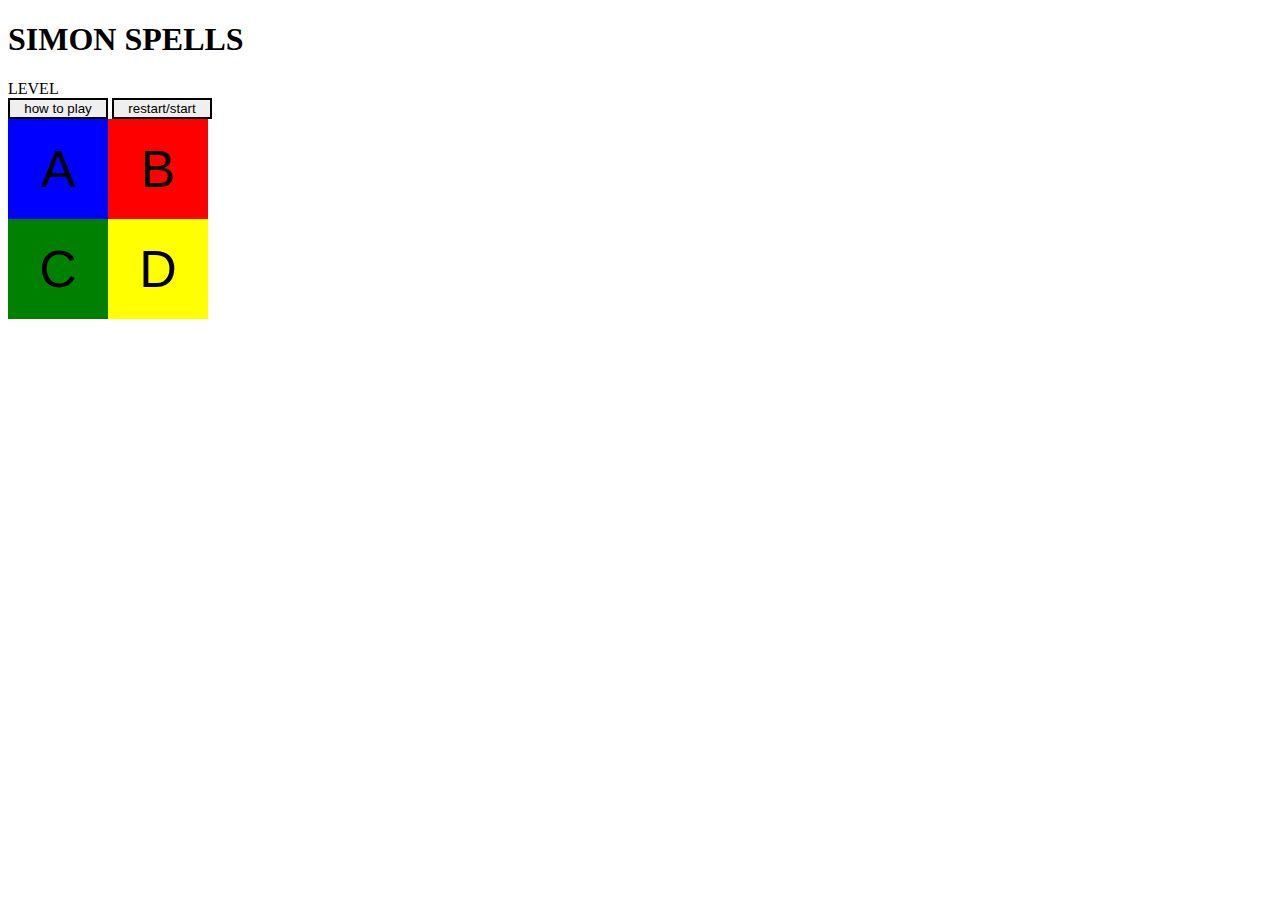
==== index.html @ 028fc447 "got each core game function to console log but its still not waiting for players move and only readi" ====
<!DOCTYPE html>
<html lang="en">
<head>
    <meta charset="UTF-8">
    <meta http-equiv="X-UA-Compatible" content="IE=edge">
    <meta name="viewport" content="width=device-width, initial-scale=1.0">
    <link rel="stylesheet" href="style.css">
    <title>Simon-Spells</title>
</head>
<body>
    <h1>SIMON SPELLS</h1>
    <div class="level-display">
        <div id="level-word">LEVEL</div>
        <div id="level-number"></div>
    </div>
    <button id="instructions-btn" class="buttons">how to play</button>
    <div id="instructions-modal">
        <div id="modal-textbox">
            <h1>Learn how to play Simon Spells</h1>
            <p>Watch the computer play a sequence of letters and copy it after! The level number will correlate to the amount of letters in the sequence. Have fun!</p>
            <div id="instructions-footer">
                <button id="close-btn" class="buttons" href="#">Close</button>
                <!-- change class on this button eventually -->
            </div>
        </div>
    </div>
    <button id="start-btn" class="buttons">restart/start</button>
    <div class="keyboard">
        <div class= "key" id="a">A</div>
        <div class= "key" id="b">B</div>
        <div class= "key" id="c">C</div>
        <div class= "key" id="d">D</div>
    </div>

    
    <script src="script.js"></script>
</body>
</html>
---- style.css ----
body {

}

/* instuctions modal css here */
#instructions-modal {
    background-color: rgba(0,0,0,0.4);
    position: fixed;
    top: 0;
    left: 0;
    height: 100%;
    width: 100%;
    z-index: 1;
    /*This puts our modal in front of the body (which has a default z-index setting of `0`*/
    overflow: auto;
    /*If overflow is clipped, a scroll-bar should be added to see the rest of the content*/
    display: none;
    /*Set this to `none` so that the modal does not show initially on page load.*/
}

.buttons { 
    border: 2px solid black;
    width: 100px;
}

#modal-textbox {
	background-color: white;
	height: 350px;
	width: 550px;
	border-radius: 2px;
    margin: 150px auto;
	/*This will set the margins for the top and the bottom to 150px (or larger). The right and left will automatically set themselves (and keep the box centered horizontally).*/
	box-shadow: 0 2px 2px rgba(0, 0, 0, 0.2);
	/*This will give the box some depth.*/
    padding: 2%;
    line-height: 120%;
}

.keyboard {
   display: grid;
   grid-template: repeat(2, 1fr) / repeat(2, 1fr);
   width: 200px;
   height: 200px;
}

.key {
    width: 100px;
    height: 100px;
    font-family:Helvetica, sans-serif;
    font-size: 52px;
    display: flex;
    justify-content: center;
    align-items: center;
}

#a {
    background-color: blue;
}

#b {
    background-color: red;
}
#c {
    background-color: green;
}
#d {
    background-color: yellow;
}
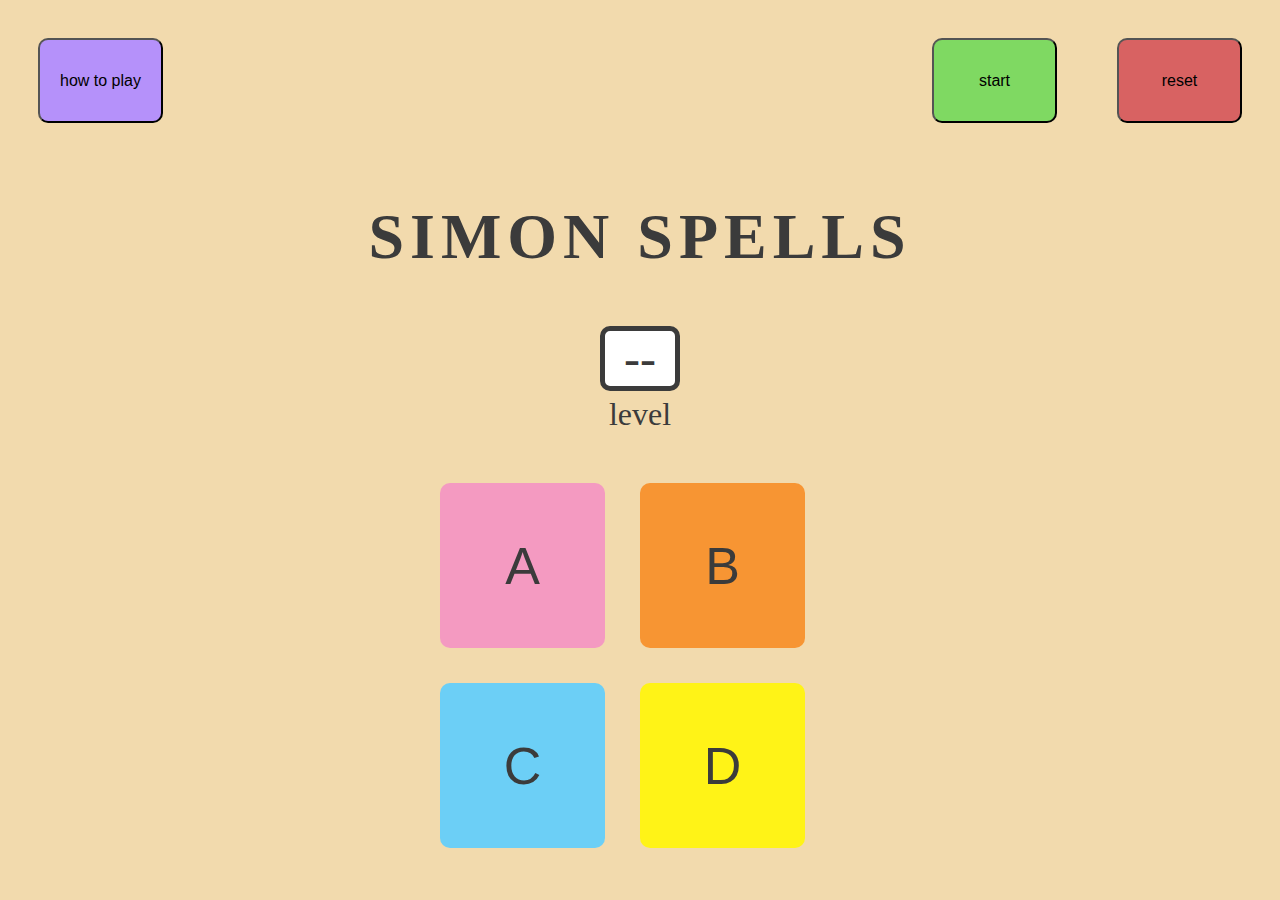
==== commit bcd46924: "core game logic done" ====
--- a/index.html
+++ b/index.html
@@ -8,31 +8,36 @@
     <title>Simon-Spells</title>
 </head>
 <body>
-    <h1>SIMON SPELLS</h1>
-    <div class="level-display">
-        <div id="level-word">LEVEL</div>
-        <div id="level-number"></div>
-    </div>
-    <button id="instructions-btn" class="buttons">how to play</button>
+    <button id="instructions-btn" class="front-buttons">how to play</button>
     <div id="instructions-modal">
         <div id="modal-textbox">
-            <h1>Learn how to play Simon Spells</h1>
+            <h2>Learn how to play Simon Spells</h2>
             <p>Watch the computer play a sequence of letters and copy it after! The level number will correlate to the amount of letters in the sequence. Have fun!</p>
             <div id="instructions-footer">
-                <button id="close-btn" class="buttons" href="#">Close</button>
+                <button id="close-btn" class="modal-button" href="#">Close</button>
                 <!-- change class on this button eventually -->
             </div>
         </div>
     </div>
-    <button id="start-btn" class="buttons">restart/start</button>
+    <button id="reset-btn" class="front-buttons">reset</button>
+    <button id="start-btn" class="front-buttons">start</button>
+
+    <h1>Simon Spells</h1>
+
+    <div class="level-display">
+        <div id="level-number"></div>
+        <div id="level-word">level</div>
+    </div>   
+
+   
     <div class="keyboard">
-        <div class= "key" id="a">A</div>
-        <div class= "key" id="b">B</div>
+            <div class= "key" id="a">A</div>
+            <div class= "key" id="b">B</div>
         <div class= "key" id="c">C</div>
         <div class= "key" id="d">D</div>
     </div>
 
-    
+
     <script src="script.js"></script>
 </body>
 </html>--- a/style.css
+++ b/style.css
@@ -1,5 +1,15 @@
 body {
-
+    background-color: #f2daad;
+    color:#3B3B3B;
+}
+h1{
+    color: #3B3B3B;
+    font-size: 4rem;
+    letter-spacing: 6px;
+    line-height: 68px;
+    text-align: center;
+    text-transform: uppercase;
+    margin: 50px;
 }
 
 /* instuctions modal css here */
@@ -11,17 +21,35 @@
     height: 100%;
     width: 100%;
     z-index: 1;
-    /*This puts our modal in front of the body (which has a default z-index setting of `0`*/
-    overflow: auto;
-    /*If overflow is clipped, a scroll-bar should be added to see the rest of the content*/
     display: none;
-    /*Set this to `none` so that the modal does not show initially on page load.*/
 }
 
-.buttons { 
-    border: 2px solid black;
-    width: 100px;
+.front-buttons { 
+    height: 85px;
+    width: 125px;
+    border-radius: 10px;
+    background-color: #7FD962;
+    display:inline-block;
+    margin: 30px;
+    text-align: center;
+    font-size: 1rem;
 }
+#instructions-btn{
+    background-color: #B591FA;
+}
+#start-btn {
+    background-color: #7FD962;
+    float: right;
+}
+#reset-btn {
+    background-color: #D86262;
+    float: right;
+}
+#close-btn{
+    height:50px;
+    width:100px;
+}
+  
 
 #modal-textbox {
 	background-color: white;
@@ -30,39 +58,79 @@
 	border-radius: 2px;
     margin: 150px auto;
 	/*This will set the margins for the top and the bottom to 150px (or larger). The right and left will automatically set themselves (and keep the box centered horizontally).*/
-	box-shadow: 0 2px 2px rgba(0, 0, 0, 0.2);
+	box-shadow: 0 2px 2px rgba(0, 0, 0, 0.8);
 	/*This will give the box some depth.*/
     padding: 2%;
     line-height: 120%;
 }
 
+.bottom-keyboard {
+    box-sizing: border-box;
+    height: 410px;
+    width: 1274px;
+    border: 1px solid #979797;
+    background-color: #3B3B3B;
+  }
+
 .keyboard {
-   display: grid;
-   grid-template: repeat(2, 1fr) / repeat(2, 1fr);
-   width: 200px;
-   height: 200px;
+    margin: 0 auto;
+    width:400px;
+    height:400px;
+    display: grid;
+    grid-template-columns: 1fr 1fr;
+    grid-row: auto auto;
 }
 
 .key {
-    width: 100px;
-    height: 100px;
+    width: 125px;
+    height: 125px;
     font-family:Helvetica, sans-serif;
     font-size: 52px;
-    display: flex;
-    justify-content: center;
-    align-items: center;
+    padding:20px;
+    border-radius:10px;
+    display:flex;
+    align-items:center;
+    justify-content:center;
 }
 
 #a {
-    background-color: blue;
+    border-radius: 10px;
+    background-color: #F49AC1;
 }
 
 #b {
-    background-color: red;
+    border-radius: 10px;
+    background-color: #F79533;
 }
 #c {
-    background-color: green;
+    border-radius: 10px;
+    background-color: #6CCFF6;
 }
 #d {
-    background-color: yellow;
+    border-radius: 10px;
+    background-color: #FFF317;
+}
+
+.level-display {
+    text-align: center;
+    display: flex;
+    flex-direction: column;
+    align-items: center;
+    margin: 50px;
+}
+
+#level-number {
+    width: 70px;
+    height: 55px;
+    border: 5px solid #3B3B3B;
+    border-radius: 10px;
+    margin: 5px;
+    font-size: 3rem;
+    text-align: center;
+    background-color: white;
+}
+
+#level-word {
+    color: #3B3B3B;
+    font-size: 2rem;
 }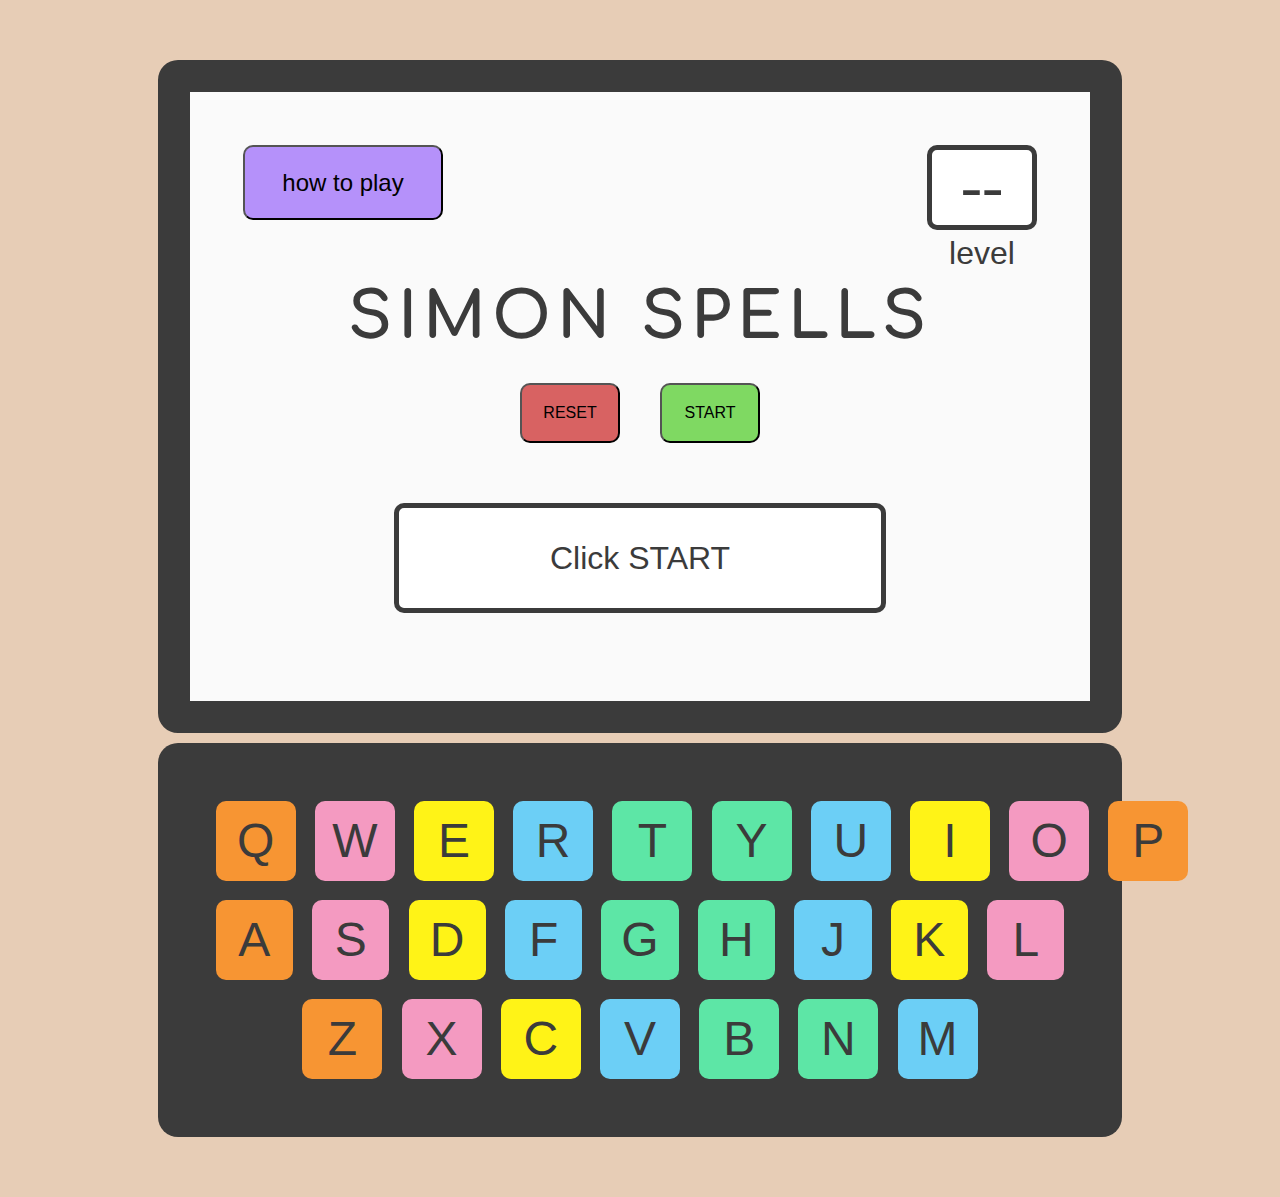
==== commit faf8ea1f: "made more computer looking through css" ====
--- a/index.html
+++ b/index.html
@@ -4,39 +4,75 @@
     <meta charset="UTF-8">
     <meta http-equiv="X-UA-Compatible" content="IE=edge">
     <meta name="viewport" content="width=device-width, initial-scale=1.0">
+    <link rel="preconnect" href="https://fonts.gstatic.com">
+    <link href="https://fonts.googleapis.com/css2?family=Comfortaa:wght@300&display=swap" rel="stylesheet">
     <link rel="stylesheet" href="style.css">
     <title>Simon-Spells</title>
 </head>
 <body>
-    <button id="instructions-btn" class="front-buttons">how to play</button>
+    <div class="screen">
+    <div class = "top-display">
+    <button id="instructions-btn">how to play</button>
+    <div class="level-display">
+        <div id="level-number"></div>
+        <div id="level-word">level</div>
+    </div> 
+    </div>
     <div id="instructions-modal">
         <div id="modal-textbox">
-            <h2>Learn how to play Simon Spells</h2>
-            <p>Watch the computer play a sequence of letters and copy it after! The level number will correlate to the amount of letters in the sequence. Have fun!</p>
+            <h2>How to play Simon Spells:</h2>
+            <p>Hi! My name is Simon and I'm a computer. During my turn, watch which letters I light up and try your best to remember the sequence! Once I'm done, you'll have to click the buttons in the same sequence I did! </br> </br> Here's a tip: the level number will always correlate to the amount of letters in the sequence. Have fun!</p>
             <div id="instructions-footer">
                 <button id="close-btn" class="modal-button" href="#">Close</button>
                 <!-- change class on this button eventually -->
             </div>
         </div>
     </div>
-    <button id="reset-btn" class="front-buttons">reset</button>
-    <button id="start-btn" class="front-buttons">start</button>
+
 
     <h1>Simon Spells</h1>
 
-    <div class="level-display">
-        <div id="level-number"></div>
-        <div id="level-word">level</div>
-    </div>   
-
+    <div class="reset-start-btns">
+        <button id="reset-btn" class="front-buttons">reset</button>
+        <button id="start-btn" class="front-buttons">start</button>
+    </div>
+    <div class="whos-turn"></div>
+</div>
    
     <div class="keyboard">
+        <div class= "row1">
+            <div class= "key" id="q">Q</div>
+            <div class= "key" id="w">W</div>
+            <div class= "key" id="e">E</div>
+            <div class= "key" id="r">R</div>
+            <div class= "key" id="t">T</div>
+            <div class= "key" id="y">Y</div>
+            <div class= "key" id="u">U</div>
+            <div class= "key" id="i">I</div>
+            <div class= "key" id="o">O</div>
+            <div class= "key" id="p">P</div>
+        </div>
+        <div class="row2">
             <div class= "key" id="a">A</div>
+            <div class= "key" id="s">S</div>
+            <div class= "key" id="d">D</div>
+            <div class= "key" id="f">F</div>
+            <div class= "key" id="g">G</div>
+            <div class= "key" id="h">H</div>
+            <div class= "key" id="j">J</div>
+            <div class= "key" id="k">K</div>
+            <div class= "key" id="l">L</div>
+        </div>
+        <div class="row3">
+            <div class= "key" id="z">Z</div>
+            <div class= "key" id="x">X</div>
+            <div class= "key" id="c">C</div>
+            <div class= "key" id="v">V</div>
             <div class= "key" id="b">B</div>
-        <div class= "key" id="c">C</div>
-        <div class= "key" id="d">D</div>
+            <div class= "key" id="n">N</div>
+            <div class= "key" id="m">M</div>
+        </div>
     </div>
-
 
     <script src="script.js"></script>
 </body>
--- a/style.css
+++ b/style.css
@@ -1,18 +1,35 @@
 body {
-    background-color: #f2daad;
+    background-color: #E7CDB6;
     color:#3B3B3B;
 }
 h1{
     color: #3B3B3B;
+    font-family: 'Comfortaa', cursive;
     font-size: 4rem;
     letter-spacing: 6px;
-    line-height: 68px;
     text-align: center;
     text-transform: uppercase;
-    margin: 50px;
-}
-
+    margin: 10px;
+}
+.screen {
+    border: 2rem solid #3B3B3B;
+    margin: 60px 150px 0px 150px;
+    padding: 3rem;
+    border-radius: 20px;
+    background-color: #FAFAFA;
+}
 /* instuctions modal css here */
+#instructions-btn{
+    background-color: #B591FA;
+    height: 75px;
+    width: 200px;
+    border-radius: 10px;
+    display:inline-block;
+    margin: 5px;
+    text-align: center;
+    font-size: 1.5rem;
+}
+
 #instructions-modal {
     background-color: rgba(0,0,0,0.4);
     position: fixed;
@@ -23,114 +40,164 @@
     z-index: 1;
     display: none;
 }
+h2{
+    color: #3B3B3B;
+    font-size: 2rem;
+    text-align: center;
+    margin: 5px;
+}
+#close-btn{
+    height:50px;
+    width:75px;
+    display: flex;
+    justify-content: center;
+    align-items: center;
+    margin: auto;
+    border-radius: 10px;
+    background-color: #D86262;
+    font-family: Arial, sans-serif;
+}
+  
+#modal-textbox {
+	background-color: white;
+	height: 400px;
+	width: 600px;
+	border-radius: 10px;
+    margin: 150px auto;
+	box-shadow: 0 2px 2px rgba(0, 0, 0, 0.8);
+    padding: 5%;
+    line-height: 150%;
+    font-size: 1.25rem;
+    font-family: Arial, sans-serif;
+}
+
+.reset-start-btns {
+    text-align: center;
+    display: flex;
+    justify-content:center;
+    align-items: center;
+    margin: auto;
+
+}
 
 .front-buttons { 
-    height: 85px;
-    width: 125px;
-    border-radius: 10px;
-    background-color: #7FD962;
-    display:inline-block;
-    margin: 30px;
-    text-align: center;
+    height: 60px;
+    width: 100px;
+    border-radius: 10px;
+    margin: 20px;
     font-size: 1rem;
 }
-#instructions-btn{
-    background-color: #B591FA;
-}
+
 #start-btn {
     background-color: #7FD962;
-    float: right;
+    font-family: Arial, sans-serif;
+    text-transform: uppercase;
 }
 #reset-btn {
     background-color: #D86262;
-    float: right;
-}
-#close-btn{
-    height:50px;
-    width:100px;
-}
-  
-
-#modal-textbox {
-	background-color: white;
-	height: 350px;
-	width: 550px;
-	border-radius: 2px;
-    margin: 150px auto;
-	/*This will set the margins for the top and the bottom to 150px (or larger). The right and left will automatically set themselves (and keep the box centered horizontally).*/
-	box-shadow: 0 2px 2px rgba(0, 0, 0, 0.8);
-	/*This will give the box some depth.*/
-    padding: 2%;
-    line-height: 120%;
-}
-
-.bottom-keyboard {
-    box-sizing: border-box;
-    height: 410px;
-    width: 1274px;
-    border: 1px solid #979797;
+    font-family: Arial, sans-serif;
+    text-transform: uppercase;
+}
+.top-display{
+display: flex;
+flex-direction: row;
+justify-content: space-between;
+}
+.level-display {
+    text-align: center;
+    display: flex;
+    flex-direction: column;
+    justify-content: flex-end;
+    margin: 0px;
+}
+
+#level-number {
+    width: 100px;
+    height: 75px;
+    border: 5px solid #3B3B3B;
+    border-radius: 10px;
+    margin: 5px;
+    font-size: 4rem;
+    text-align: center;
+    background-color: white;
+}
+
+#level-word {
+    color: #3B3B3B;
+    font-size: 2rem;
+    font-family: Arial, sans-serif;
+}
+
+.whos-turn{
+    width: 60%;
+    height: 100px;
+    border: 5px solid #3B3B3B;
+    border-radius: 10px;
+    margin: 5px;
+    font-size: 2rem;
+    font-family: Arial, sans-serif;
+    text-align: center;
+    background-color: white;
+    display: flex;
+    justify-content: center;
+    align-items: center;
+    margin: 40px auto;
+    background-color: #FFFFFF;
+}
+
+.keyboard {
+    color: #3B3B3B;
     background-color: #3B3B3B;
-  }
-
-.keyboard {
+    display: flex;
+    flex-direction: column;
+    margin:  10px 150px 60px 150px;
+    padding: 3rem;
+    border-radius: 20px;
+}
+.row1 {
     margin: 0 auto;
-    width:400px;
-    height:400px;
-    display: grid;
-    grid-template-columns: 1fr 1fr;
-    grid-row: auto auto;
+    display: flex;
+    align-items: center;
+}
+.row2 {
+    margin: 0auto;
+    display: flex;
+    align-items: center;
+    justify-content: center;
+}
+.row3{
+    margin: 0 auto;
+    display: flex;
 }
 
 .key {
-    width: 125px;
-    height: 125px;
+    width: 5rem;
+    height: 5rem;
     font-family:Helvetica, sans-serif;
-    font-size: 52px;
-    padding:20px;
+    font-size: 3rem;
     border-radius:10px;
-    display:flex;
+    display: flex;
     align-items:center;
     justify-content:center;
-}
-
-#a {
-    border-radius: 10px;
+    background-color: black;
+    margin: 0.2em;
+}
+
+#q, #a, #z, #p {
+    background-color: #F79533;
+}
+
+#w, #s, #x, #o, #l {
     background-color: #F49AC1;
 }
 
-#b {
-    border-radius: 10px;
-    background-color: #F79533;
-}
-#c {
-    border-radius: 10px;
-    background-color: #6CCFF6;
-}
-#d {
-    border-radius: 10px;
+#e, #d, #c, #i, #k {
     background-color: #FFF317;
 }
 
-.level-display {
-    text-align: center;
-    display: flex;
-    flex-direction: column;
-    align-items: center;
-    margin: 50px;
-}
-
-#level-number {
-    width: 70px;
-    height: 55px;
-    border: 5px solid #3B3B3B;
-    border-radius: 10px;
-    margin: 5px;
-    font-size: 3rem;
-    text-align: center;
-    background-color: white;
-}
-
-#level-word {
-    color: #3B3B3B;
-    font-size: 2rem;
+#r, #f, #v, #u, #j, #m {
+    background-color:#6CCFF6;
+}
+#t, #g, #b, #y, #h, #n {
+    background-color: #5DE6A6;
 }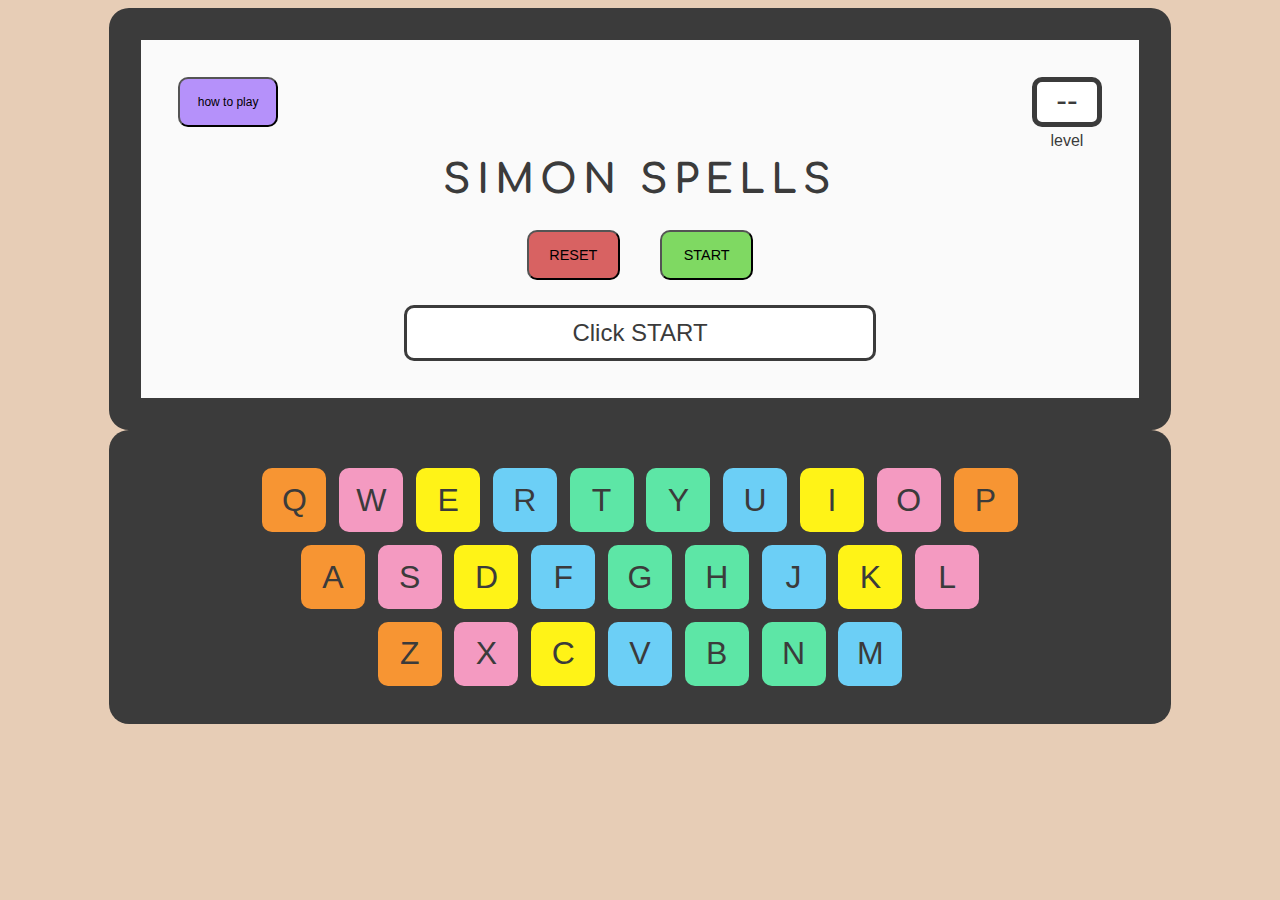
==== commit 853497e5: "added responsive design for iPad" ====
--- a/index.html
+++ b/index.html
@@ -24,7 +24,6 @@
             <p>Hi! My name is Simon and I'm a computer. During my turn, watch which letters I light up and try your best to remember the sequence! Once I'm done, you'll have to click the buttons in the same sequence I did! </br> </br> Here's a tip: the level number will always correlate to the amount of letters in the sequence. Have fun!</p>
             <div id="instructions-footer">
                 <button id="close-btn" class="modal-button" href="#">Close</button>
-                <!-- change class on this button eventually -->
             </div>
         </div>
     </div>
--- a/style.css
+++ b/style.css
@@ -6,7 +6,7 @@
     color: #3B3B3B;
     font-family: 'Comfortaa', cursive;
     font-size: 4rem;
-    letter-spacing: 6px;
+    letter-spacing: 2px;
     text-align: center;
     text-transform: uppercase;
     margin: 10px;
@@ -18,7 +18,6 @@
     border-radius: 20px;
     background-color: #FAFAFA;
 }
-/* instuctions modal css here */
 #instructions-btn{
     background-color: #B591FA;
     height: 75px;
@@ -55,7 +54,7 @@
     margin: auto;
     border-radius: 10px;
     background-color: #D86262;
-    font-family: Arial, sans-serif;
+    font-family: Helvetica, sans-serif;
 }
   
 #modal-textbox {
@@ -68,7 +67,7 @@
     padding: 5%;
     line-height: 150%;
     font-size: 1.25rem;
-    font-family: Arial, sans-serif;
+    font-family: Helvetica, sans-serif;
 }
 
 .reset-start-btns {
@@ -90,18 +89,17 @@
 
 #start-btn {
     background-color: #7FD962;
-    font-family: Arial, sans-serif;
+    font-family: Helvetica, sans-serif;
     text-transform: uppercase;
 }
 #reset-btn {
     background-color: #D86262;
-    font-family: Arial, sans-serif;
+    font-family: Helvetica, sans-serif;
     text-transform: uppercase;
 }
 .top-display{
-display: flex;
-flex-direction: row;
-justify-content: space-between;
+    display: flex;
+    justify-content: space-between;
 }
 .level-display {
     text-align: center;
@@ -125,7 +123,7 @@
 #level-word {
     color: #3B3B3B;
     font-size: 2rem;
-    font-family: Arial, sans-serif;
+    font-family: Helvetica, sans-serif;
 }
 
 .whos-turn{
@@ -133,15 +131,13 @@
     height: 100px;
     border: 5px solid #3B3B3B;
     border-radius: 10px;
-    margin: 5px;
     font-size: 2rem;
-    font-family: Arial, sans-serif;
-    text-align: center;
-    background-color: white;
-    display: flex;
-    justify-content: center;
-    align-items: center;
+    font-family: Helvetica, sans-serif;
+    text-align: center;
     margin: 40px auto;
+    display: flex;
+    align-items: center;
+    justify-content: center;
     background-color: #FFFFFF;
 }
 
@@ -155,12 +151,12 @@
     border-radius: 20px;
 }
 .row1 {
+    display: flex;
+    align-items: center;
+    justify-content: center;
+}
+.row2 {
     margin: 0 auto;
-    display: flex;
-    align-items: center;
-}
-.row2 {
-    margin: 0auto;
     display: flex;
     align-items: center;
     justify-content: center;
@@ -168,18 +164,19 @@
 .row3{
     margin: 0 auto;
     display: flex;
+    align-items: center;
+    justify-content: center;
 }
 
 .key {
     width: 5rem;
     height: 5rem;
-    font-family:Helvetica, sans-serif;
-    font-size: 3rem;
+    font-family: Helvetica, sans-serif;
+    font-size: 2.75rem;
     border-radius:10px;
     display: flex;
     align-items:center;
     justify-content:center;
-    background-color: black;
     margin: 0.2em;
 }
 
@@ -200,4 +197,191 @@
 }
 #t, #g, #b, #y, #h, #n {
     background-color: #5DE6A6;
-}+}
+
+@media all and (max-width: 1400px) and (orientation:landscape) {
+    body {
+        background-color: #E7CDB6;
+        color:#3B3B3B;
+    }
+    h1{
+        color: #3B3B3B;
+        font-family: 'Comfortaa', cursive;
+        font-size: 2.5rem;
+        letter-spacing: 6px;
+        text-align: center;
+        text-transform: uppercase;
+        margin: 8px;
+    }
+    .screen {
+        border: 2rem solid #3B3B3B;
+        margin: 0 8%;
+        padding: 2rem;
+        border-radius: 20px;
+        background-color: #FAFAFA;
+    }
+
+
+    #instructions-btn{
+        background-color: #B591FA;
+        height: 50px;
+        width: 100px;
+        border-radius: 10px;
+        display:inline-block;
+        margin: 5px;
+        text-align: center;
+        font-size: 0.75rem;
+    }
+    
+    #instructions-modal {
+        background-color: rgba(0,0,0,0.4);
+        position: fixed;
+        top: 0;
+        left: 0;
+        height: 100%;
+        width: 100%;
+        z-index: 1;
+        display: none;
+    }
+    h2{
+        color: #3B3B3B;
+        font-size: 1.5rem;
+        text-align: center;
+        margin: 5px;
+    }
+    #close-btn{
+        height:50px;
+        width:75px;
+        display: flex;
+        justify-content: center;
+        align-items: center;
+        margin: auto;
+        border-radius: 10px;
+        background-color: #D86262;
+        font-family: Helvetica, sans-serif;
+    }
+      
+    #modal-textbox {
+        background-color: white;
+        height: 300px;
+        width: 400px;
+        border-radius: 10px;
+        box-shadow: 0 2px 2px rgba(0, 0, 0, 0.8);
+        padding: 5%;
+        line-height: 150%;
+        font-size: 0.8rem;
+        font-family: Helvetica, sans-serif;
+    }
+    
+    .reset-start-btns {
+        text-align: center;
+        display: flex;
+        justify-content:center;
+        align-items: center;
+        margin: auto;
+    
+    }
+    
+    .front-buttons { 
+        height: 50px;
+        width: 10%;
+        border-radius: 10px;
+        padding: 8px;
+        font-size: 0.9rem;
+    }
+    
+    #start-btn {
+        background-color: #7FD962;
+        font-family: Helvetica, sans-serif;
+        text-transform: uppercase;
+    }
+    #reset-btn {
+        background-color: #D86262;
+        font-family: Helvetica, sans-serif;
+        text-transform: uppercase;
+    }
+    .top-display{
+        display: flex;
+        flex-direction: row;
+        justify-content: space-between;
+    }
+    .level-display {
+        text-align: center;
+        display: flex;
+        flex-direction: column;
+        justify-content: flex-end;
+        margin: 0px;
+    }
+    
+    #level-number {
+        width: 60px;
+        height: 40px;
+        border: 5px solid #3B3B3B;
+        border-radius: 10px;
+        margin: 5px;
+        font-size: 2rem;
+        font-family: Helvetica, sans-serif;
+        text-align: center;
+        background-color: white;
+    }
+    
+    #level-word {
+        color: #3B3B3B;
+        font-size: 1rem;
+        font-family: Helvetica, sans-serif;
+    }
+    
+    .whos-turn{
+        width: 50%;
+        height: 50px;
+        border: 3px solid #3B3B3B;
+        border-radius: 10px;
+        margin: 5px auto;
+        font-size: 1.5rem;
+        font-family: Helvetica, sans-serif;
+        text-align: center;
+        background-color: white;
+        display: flex;
+        justify-content: center;
+        align-items: center;
+        background-color: #FFFFFF;
+    }
+    
+    .keyboard {
+        color: #3B3B3B;
+        background-color: #3B3B3B;
+        display: flex;
+        flex-direction: column;
+        margin: 0 8%;
+        padding: 2rem;
+        border-radius: 20px;
+    }
+    .row1 {
+        margin: 0 auto;
+        display: flex;
+        align-items: center;
+    }
+    .row2 {
+        margin: 0 auto;
+        display: flex;
+        align-items: center;
+        justify-content: center;
+    }
+    .row3{
+        margin: 0 auto;
+        display: flex;
+    }
+    
+    .key {
+        width: 4rem;
+        height: 4rem;
+        font-family: Helvetica, sans-serif;
+        font-size: 2rem;
+        border-radius: 10px;
+        display: flex;
+        align-items:center;
+        justify-content:center;
+        background-color: black;
+        margin: 0.2em;
+    }
+  }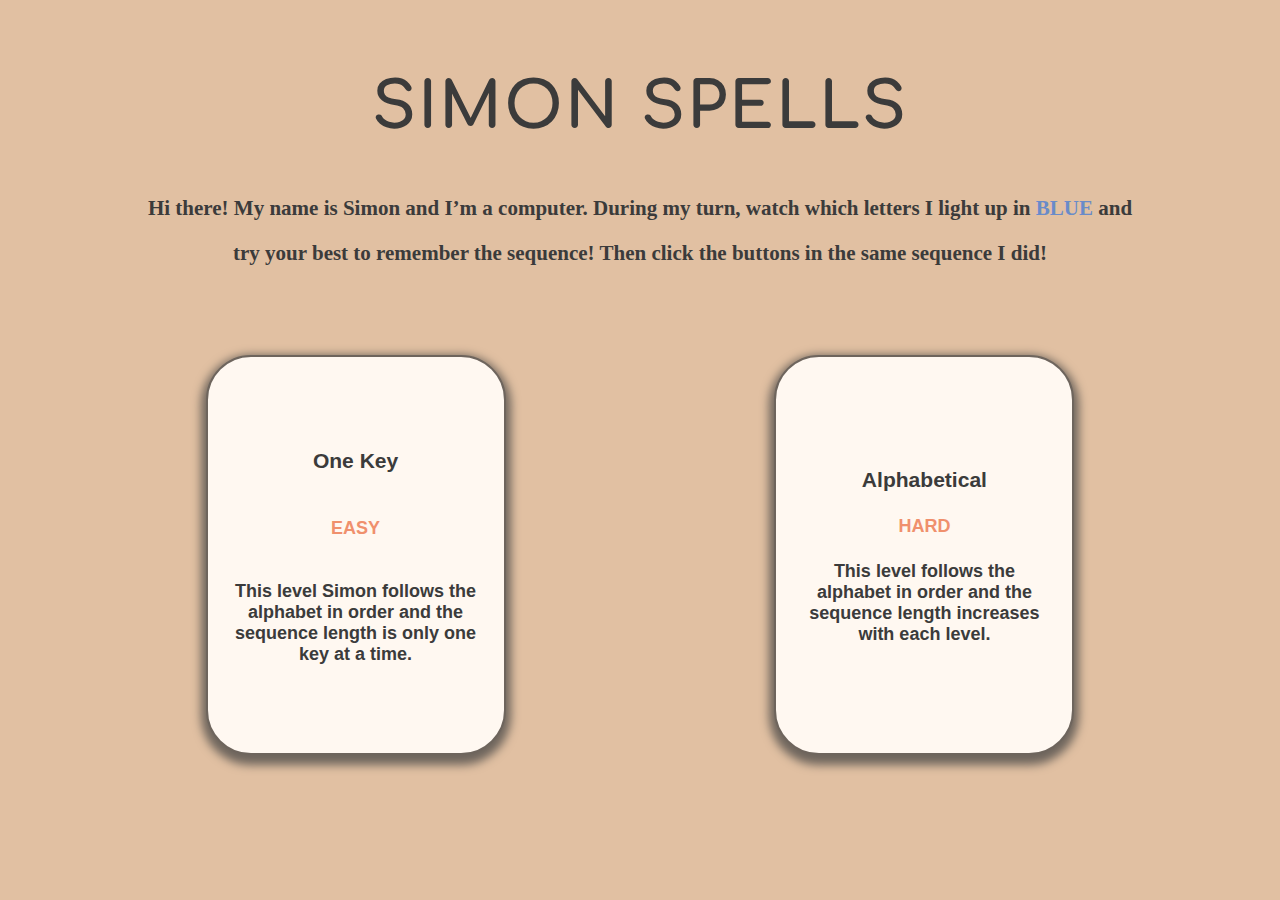
==== commit af6d9aac: "css edited - still have to edit home page for mobile" ====
--- a/index.html
+++ b/index.html
@@ -10,69 +10,32 @@
     <title>Simon-Spells</title>
 </head>
 <body>
-    <div class="screen">
-    <div class = "top-display">
-    <button id="instructions-btn">how to play</button>
-    <div class="level-display">
-        <div id="level-number"></div>
-        <div id="level-word">level</div>
-    </div> 
-    </div>
-    <div id="instructions-modal">
-        <div id="modal-textbox">
-            <h2>How to play Simon Spells:</h2>
-            <p>Hi! My name is Simon and I'm a computer. During my turn, watch which letters I light up and try your best to remember the sequence! Once I'm done, you'll have to click the buttons in the same sequence I did! </br> </br> Here's a tip: the level number will always correlate to the amount of letters in the sequence. Have fun!</p>
-            <div id="instructions-footer">
-                <button id="close-btn" class="modal-button" href="#">Close</button>
+    <main>
+        <h1 class="title --xl-large">Simon Spells</h1>
+        <h4 id="simon-intro">Hi there! My name is Simon and I’m a computer. During my turn, watch which letters I light up in <span style="text-transform: uppercase; font-weight: 700; color:hsl(219, 47%, 60%)">blue</span> and try your best to remember the sequence! Then click the buttons in the same sequence I did!</h4>
+
+        <div class="version-row">
+        <a href="/one-key.html" class="btn--action" style="text-decoration: none;">
+        <div class ="version-boxes" id="one-key-box">
+            <div class ="version-textbox" id="one-key-textbox">
+                <h3>One Key</h3>
+                <h4 class="difficulty">Easy</h4>
+                <p>This level Simon follows the alphabet in order and the sequence length is only one key at a time.</p>
             </div>
         </div>
-    </div>
-
-
-    <h1>Simon Spells</h1>
-
-    <div class="reset-start-btns">
-        <button id="reset-btn" class="front-buttons">reset</button>
-        <button id="start-btn" class="front-buttons">start</button>
-    </div>
-    <div class="whos-turn"></div>
-</div>
-   
-    <div class="keyboard">
-        <div class= "row1">
-            <div class= "key" id="q">Q</div>
-            <div class= "key" id="w">W</div>
-            <div class= "key" id="e">E</div>
-            <div class= "key" id="r">R</div>
-            <div class= "key" id="t">T</div>
-            <div class= "key" id="y">Y</div>
-            <div class= "key" id="u">U</div>
-            <div class= "key" id="i">I</div>
-            <div class= "key" id="o">O</div>
-            <div class= "key" id="p">P</div>
+        </a>
+        <a href="/alphabetical.html" class="btn--action" style="    text-decoration: none;">
+            <div class ="version-boxes" id="alphabetical-box">
+                <div class ="version-textbox" id="alphabetical-textbox">
+                        <div>
+                            <h3>Alphabetical</h3>
+                            <h4 class="difficulty">Hard</h4>
+                            <p>This level follows the alphabet in order and the sequence length increases with each level.</p>
+                        </div>
+                </div>
+            </div>
+        </a>
         </div>
-        <div class="row2">
-            <div class= "key" id="a">A</div>
-            <div class= "key" id="s">S</div>
-            <div class= "key" id="d">D</div>
-            <div class= "key" id="f">F</div>
-            <div class= "key" id="g">G</div>
-            <div class= "key" id="h">H</div>
-            <div class= "key" id="j">J</div>
-            <div class= "key" id="k">K</div>
-            <div class= "key" id="l">L</div>
-        </div>
-        <div class="row3">
-            <div class= "key" id="z">Z</div>
-            <div class= "key" id="x">X</div>
-            <div class= "key" id="c">C</div>
-            <div class= "key" id="v">V</div>
-            <div class= "key" id="b">B</div>
-            <div class= "key" id="n">N</div>
-            <div class= "key" id="m">M</div>
-        </div>
-    </div>
-
-    <script src="script.js"></script>
+    </main>
 </body>
 </html>--- a/style.css
+++ b/style.css
@@ -1,6 +1,6 @@
 body {
-    background-color: #E7CDB6;
     color:#3B3B3B;
+    background-color:#E1C0A2;
 }
 h1{
     color: #3B3B3B;
@@ -9,98 +9,158 @@
     letter-spacing: 2px;
     text-align: center;
     text-transform: uppercase;
-    margin: 10px;
-}
-.screen {
+    margin-top: 8vh;
+}
+/* .screen {
     border: 2rem solid #3B3B3B;
-    margin: 60px 150px 0px 150px;
+    max-width:1000px ;
     padding: 3rem;
     border-radius: 20px;
     background-color: #FAFAFA;
-}
-#instructions-btn{
-    background-color: #B591FA;
-    height: 75px;
-    width: 200px;
-    border-radius: 10px;
-    display:inline-block;
+} */
+/* 
+h2{
+    color: #3B3B3B;
+    font-size: 2rem;
+    text-align: center;
     margin: 5px;
-    text-align: center;
-    font-size: 1.5rem;
-}
-
-#instructions-modal {
-    background-color: rgba(0,0,0,0.4);
-    position: fixed;
-    top: 0;
-    left: 0;
-    height: 100%;
-    width: 100%;
-    z-index: 1;
-    display: none;
-}
-h2{
-    color: #3B3B3B;
-    font-size: 2rem;
-    text-align: center;
-    margin: 5px;
-}
-#close-btn{
-    height:50px;
-    width:75px;
-    display: flex;
-    justify-content: center;
-    align-items: center;
-    margin: auto;
-    border-radius: 10px;
-    background-color: #D86262;
-    font-family: Helvetica, sans-serif;
+} */
+
+#simon-intro {
+    max-width: 80%;
+    margin-bottom: 8vh;
+    margin-top: 0vh;
+    margin-right: 10%;
+    margin-left: 10%;
+    line-height: 5vh;
+    text-align: center;
+    font-size: 21px;
+}
+
+.version-row {
+    display: flex;
+    justify-content: space-around;
+    margin: 0 5%;
+}
+
+.version-boxes {
+    box-sizing: border-box;
+    height: 400px;
+    width: 300px;
+    font-family: Helvetica, sans-serif;
+    font-size: 4vh;
+    display: flex;
+    align-items: center;
+    justify-content: center;
+    margin: 0.2em;
+    box-sizing: border-box;
+    box-shadow: 0 5px 10px 5px #6E655D;
+    background-color: #FFF8F1;
+    border-radius: 45px;
+    border: 2px solid #6E655D;
+    cursor: pointer;
+    color: #3B3B3B;
+    font-weight: bold;
+    padding: 10px;
+    text-decoration: none;
+}
+.version-textbox {
+    width: 250px;
+    color: #3B3B3B;
+    font-family: Helvetica;
+    font-size: 18px;
+    letter-spacing: 0;
+    text-align: center;
+    text-decoration: none;
+    margin: 5vh auto;
+    display: flex;
+    flex-direction: column;
+    align-items: center;
+}
+
+.difficulty {
+    text-transform: uppercase;
+    color:#F0906D;
 }
   
-#modal-textbox {
-	background-color: white;
-	height: 400px;
-	width: 600px;
-	border-radius: 10px;
-    margin: 150px auto;
-	box-shadow: 0 2px 2px rgba(0, 0, 0, 0.8);
-    padding: 5%;
-    line-height: 150%;
-    font-size: 1.25rem;
-    font-family: Helvetica, sans-serif;
-}
-
-.reset-start-btns {
+.btn--action:active .version-textbox {
+    transform: translateY(5px);
+}
+
+/*Back Button*/
+.back-btn {
     text-align: center;
     display: flex;
     justify-content:center;
     align-items: center;
-    margin: auto;
-
-}
-
-.front-buttons { 
-    height: 60px;
-    width: 100px;
+    margin: 0 35%;
+    height: 50px;
+    width: 90px;
+    background-color: #B284FE;
+    box-shadow: 0 7px 0 0 #946dd3;
     border-radius: 10px;
     margin: 20px;
     font-size: 1rem;
+    font-weight: 700;
+    text-transform: uppercase;
+    font-family: Arial, Helvetica, sans-serif;
+    text-align: center;
+}
+
+.reset-start-btns {
+    text-align: center;
+    display: flex;
+    justify-content:center;
+    align-items: center;
+    align-content:space-between;
+    margin: 0 35%;
+}
+
+.front-buttons { 
+    height: 50px;
+    width: 90px;
+    border-radius: 10px;
+    margin: 20px;
+    font-size: 1rem;
+    padding: 1rem;
+    font-weight: 700;
+    text-decoration: none;
+    text-align: center;
+    transition: all .5s ease;
+    position: relative;
+    transition: all .5s ease;
 }
 
 #start-btn {
-    background-color: #7FD962;
-    font-family: Helvetica, sans-serif;
-    text-transform: uppercase;
-}
+    font-family: Helvetica, sans-serif;
+    text-transform: uppercase;
+    background-color: #7BD65E;
+    color: #000;
+    transition: all .5s ease 0s; 
+    border: 1.5px solid #4B8338;
+    box-shadow: 0 7px 0 0 #4B8338;
+}
+
 #reset-btn {
     background-color: #D86262;
     font-family: Helvetica, sans-serif;
     text-transform: uppercase;
-}
+    color: #000;
+    transition: all .5s ease 0s; 
+    border: 1.5px solid #934545;
+    box-shadow: 0 7px #934545;
+}
+
+.btn--action:active{
+    transform: translateY(5px);
+}
+
 .top-display{
     display: flex;
     justify-content: space-between;
-}
+    margin: 3vh;
+}
+
 .level-display {
     text-align: center;
     display: flex;
@@ -110,19 +170,19 @@
 }
 
 #level-number {
-    width: 100px;
-    height: 75px;
+    width: 7vh;
+    height: 7vh;
     border: 5px solid #3B3B3B;
     border-radius: 10px;
     margin: 5px;
-    font-size: 4rem;
+    font-size: 5vh;
     text-align: center;
     background-color: white;
 }
 
 #level-word {
     color: #3B3B3B;
-    font-size: 2rem;
+    font-size: 1.5rem;
     font-family: Helvetica, sans-serif;
 }
 
@@ -134,7 +194,10 @@
     font-size: 2rem;
     font-family: Helvetica, sans-serif;
     text-align: center;
-    margin: 40px auto;
+    margin-top: 0;
+    margin-bottom: 7vh;
+    margin-left: auto;
+    margin-right: auto;
     display: flex;
     align-items: center;
     justify-content: center;
@@ -142,246 +205,328 @@
 }
 
 .keyboard {
-    color: #3B3B3B;
-    background-color: #3B3B3B;
+    max-width: 80%;
+    color: #3B3B3B;
     display: flex;
     flex-direction: column;
-    margin:  10px 150px 60px 150px;
+    margin:  0 auto;
+    padding: 5vh;
+    border-radius: 20px;
+}
+.row1 {
+    margin: 2% 0% 0% 0%;
+    display: flex;
+    align-items: center;
+    justify-content: center;
+}
+.row2 {
+    margin-top: 2%;
+    margin-left: auto;
+    margin-right: auto;
+    display: flex;
+    align-items: center;
+    justify-content: center;
+}
+.row3{
+    display: flex;
+    margin-top: 2%;
+    margin-left: auto;
+    margin-right: auto;
+    align-items: center;
+    justify-content: center;
+}
+
+.key{
+    width: 10vh;
+    height: 10vh;
+    font-family: Helvetica, sans-serif;
+    font-size: 4vh;
+    display: flex;
+    align-items: center;
+    justify-content: center;
+    margin: 0.2em;
+    box-sizing: border-box;
+    box-shadow: 0 7px 0 0 #6E655D;
+    background-color: #F9F9F9;
+    border-radius: 10px;
+    border: 1px solid #6E655D;
+    cursor: pointer;
+    color: #3B3B3B;
+    font-weight: bold;
+    padding: 10px;
+    text-decoration: none;
+}
+
+
+/* Media Responsive */
+@media all 
+        and (max-width: 825px) 
+        and (min-width: 560px) 
+        and (max-height: 540px) 
+        and (min-height: 280px) 
+        and (orientation:landscape) 
+{
+body {
+    color:#3B3B3B;
+    background-color:#E1C0A2;
+            }
+h1{
+    color: #3B3B3B;
+    font-family: 'Comfortaa', cursive;
+    font-size: 4rem;
+    letter-spacing: 2px;
+    text-align: center;
+    text-transform: uppercase;
+    margin-top: 8vh;
+}
+h1{
+    color: #3B3B3B;
+    font-family: 'Comfortaa', cursive;
+    font-size: 4rem;
+    letter-spacing: 2px;
+    text-align: center;
+    text-transform: uppercase;
+    margin-top: 8vh;
+}
+/* .screen {
+    border: 2rem solid #3B3B3B;
+    max-width:1000px ;
     padding: 3rem;
     border-radius: 20px;
+    background-color: #FAFAFA;
+} */
+/* 
+h2{
+    color: #3B3B3B;
+    font-size: 2rem;
+    text-align: center;
+    margin: 5px;
+} */
+
+#simon-intro {
+    max-width: 80%;
+    margin-bottom: 8vh;
+    margin-top: 0vh;
+    margin-right: 10%;
+    margin-left: 10%;
+    line-height: 5vh;
+    text-align: center;
+    font-size: 21px;
+}
+
+.version-row {
+    display: flex;
+    justify-content: space-around;
+    margin: 0 5%;
+}
+
+.version-boxes {
+    box-sizing: border-box;
+    height: 400px;
+    width: 300px;
+    font-family: Helvetica, sans-serif;
+    font-size: 4vh;
+    display: flex;
+    align-items: center;
+    justify-content: center;
+    margin: 0.2em;
+    box-sizing: border-box;
+    box-shadow: 0 5px 10px 5px #6E655D;
+    background-color: #FFF8F1;
+    border-radius: 45px;
+    border: 2px solid #6E655D;
+    cursor: pointer;
+    color: #3B3B3B;
+    font-weight: bold;
+    padding: 10px;
+    text-decoration: none;
+}
+.version-textbox {
+    width: 250px;
+    color: #3B3B3B;
+    font-family: Helvetica;
+    font-size: 18px;
+    letter-spacing: 0;
+    text-align: center;
+    text-decoration: none;
+    margin: 5vh auto;
+    display: flex;
+    flex-direction: column;
+    align-items: center;
+}
+
+.difficulty {
+    text-transform: uppercase;
+    color:#F0906D;
+}
+  
+.btn--action:active .version-textbox {
+    transform: translateY(5px);
+}
+
+/*Back Button*/
+.back-btn {
+    text-align: center;
+    display: flex;
+    justify-content:center;
+    align-items: center;
+    margin: 3vh;
+    height: 10vh;
+    width: 20vh;
+    background-color: #B284FE;
+    box-shadow: 0 7px 0 0 #946dd3;
+    border-radius: 10px;
+    font-size: 0.75rem;
+    font-weight: 500;
+    text-transform: uppercase;
+    font-family: Arial, Helvetica, sans-serif;
+    text-align: center;
+}
+
+.reset-start-btns {
+    text-align: center;
+    display: flex;
+    justify-content:center;
+    align-items: center;
+    align-content:space-between;
+}
+
+.front-buttons { 
+    padding:2vh;
+    border-radius: 10px;
+    margin: 2vh;
+    font-size: 0.75rem;
+    font-weight: 500;
+    text-decoration: none;
+    text-align: center;
+    transition: all .5s ease;
+    position: relative;
+    transition: all .5s ease;
+}
+
+#start-btn {
+    width: 4px;
+    height: 4px;;
+    font-family: Helvetica, sans-serif;
+    text-transform: uppercase;
+    background-color: #7BD65E;
+    color: #000;
+    transition: all .5s ease 0s; 
+    border: 1px solid #4B8338;
+    box-shadow: 0 5px 0 0 #4B8338;
+}
+
+#reset-btn {
+    background-color: #D86262;
+    font-family: Helvetica, sans-serif;
+    text-transform: uppercase;
+    color: #000;
+    transition: all .5s ease 0s; 
+    border: 1px solid #934545;
+    box-shadow: 0 7px #934545;
+}
+
+.btn--action:active{
+    transform: translateY(3px);
+}
+
+.top-display{
+    display: flex;
+    justify-content: space-between;
+    margin: 0;
+}
+
+.level-display {
+    text-align: center;
+    display: flex;
+    flex-direction: column;
+    justify-content: flex-end;
+    margin: 0px;
+}
+
+#level-number {
+    width: 10vh;
+    height: 10vh;
+    border: 3px solid #3B3B3B;
+    border-radius: 10px;
+    margin: 1vh;
+    font-size: 8vh;
+    text-align: center;
+    background-color: white;
+}
+
+#level-word {
+    color: #3B3B3B;
+    font-size: 0.75rem;
+    font-family: Helvetica, sans-serif;
+}
+
+.whos-turn{
+    width: 50%;
+    height: 12vh;
+    border: 3px solid #3B3B3B;
+    border-radius: 10px;
+    font-size: 1rem;
+    font-family: Helvetica, sans-serif;
+    text-align: center;
+    margin: 0 auto 5vh;
+    display: flex;
+    align-items: center;
+    justify-content: center;
+    background-color: #FFFFFF;
+}
+
+.keyboard {
+    max-width: 80%;
+    color: #3B3B3B;
+    display: flex;
+    flex-direction: column;
+    margin:  0 auto;
+    padding: 5vh;
+    border-radius: 20px;
 }
 .row1 {
+    margin: 2% 0% 0% 0%;
     display: flex;
     align-items: center;
     justify-content: center;
 }
 .row2 {
-    margin: 0 auto;
+    margin-top: 2%;
+    margin-left: auto;
+    margin-right: auto;
     display: flex;
     align-items: center;
     justify-content: center;
 }
 .row3{
-    margin: 0 auto;
-    display: flex;
-    align-items: center;
-    justify-content: center;
-}
-
-.key {
-    width: 5rem;
-    height: 5rem;
-    font-family: Helvetica, sans-serif;
-    font-size: 2.75rem;
-    border-radius:10px;
-    display: flex;
-    align-items:center;
-    justify-content:center;
+    display: flex;
+    margin-top: 2%;
+    margin-left: auto;
+    margin-right: auto;
+    align-items: center;
+    justify-content: center;
+}
+
+.key{
+    width: 15vh;
+    height: 10vh;
+    font-family: Helvetica, sans-serif;
+    font-size: 4vh;
+    display: flex;
+    align-items: center;
+    justify-content: center;
     margin: 0.2em;
-}
-
-#q, #a, #z, #p {
-    background-color: #F79533;
-}
-
-#w, #s, #x, #o, #l {
-    background-color: #F49AC1;
-}
-
-#e, #d, #c, #i, #k {
-    background-color: #FFF317;
-}
-
-#r, #f, #v, #u, #j, #m {
-    background-color:#6CCFF6;
-}
-#t, #g, #b, #y, #h, #n {
-    background-color: #5DE6A6;
-}
-
-@media all and (max-width: 1400px) and (orientation:landscape) {
-    body {
-        background-color: #E7CDB6;
-        color:#3B3B3B;
-    }
-    h1{
-        color: #3B3B3B;
-        font-family: 'Comfortaa', cursive;
-        font-size: 2.5rem;
-        letter-spacing: 6px;
-        text-align: center;
-        text-transform: uppercase;
-        margin: 8px;
-    }
-    .screen {
-        border: 2rem solid #3B3B3B;
-        margin: 0 8%;
-        padding: 2rem;
-        border-radius: 20px;
-        background-color: #FAFAFA;
-    }
-
-
-    #instructions-btn{
-        background-color: #B591FA;
-        height: 50px;
-        width: 100px;
-        border-radius: 10px;
-        display:inline-block;
-        margin: 5px;
-        text-align: center;
-        font-size: 0.75rem;
-    }
-    
-    #instructions-modal {
-        background-color: rgba(0,0,0,0.4);
-        position: fixed;
-        top: 0;
-        left: 0;
-        height: 100%;
-        width: 100%;
-        z-index: 1;
-        display: none;
-    }
-    h2{
-        color: #3B3B3B;
-        font-size: 1.5rem;
-        text-align: center;
-        margin: 5px;
-    }
-    #close-btn{
-        height:50px;
-        width:75px;
-        display: flex;
-        justify-content: center;
-        align-items: center;
-        margin: auto;
-        border-radius: 10px;
-        background-color: #D86262;
-        font-family: Helvetica, sans-serif;
-    }
-      
-    #modal-textbox {
-        background-color: white;
-        height: 300px;
-        width: 400px;
-        border-radius: 10px;
-        box-shadow: 0 2px 2px rgba(0, 0, 0, 0.8);
-        padding: 5%;
-        line-height: 150%;
-        font-size: 0.8rem;
-        font-family: Helvetica, sans-serif;
-    }
-    
-    .reset-start-btns {
-        text-align: center;
-        display: flex;
-        justify-content:center;
-        align-items: center;
-        margin: auto;
-    
-    }
-    
-    .front-buttons { 
-        height: 50px;
-        width: 10%;
-        border-radius: 10px;
-        padding: 8px;
-        font-size: 0.9rem;
-    }
-    
-    #start-btn {
-        background-color: #7FD962;
-        font-family: Helvetica, sans-serif;
-        text-transform: uppercase;
-    }
-    #reset-btn {
-        background-color: #D86262;
-        font-family: Helvetica, sans-serif;
-        text-transform: uppercase;
-    }
-    .top-display{
-        display: flex;
-        flex-direction: row;
-        justify-content: space-between;
-    }
-    .level-display {
-        text-align: center;
-        display: flex;
-        flex-direction: column;
-        justify-content: flex-end;
-        margin: 0px;
-    }
-    
-    #level-number {
-        width: 60px;
-        height: 40px;
-        border: 5px solid #3B3B3B;
-        border-radius: 10px;
-        margin: 5px;
-        font-size: 2rem;
-        font-family: Helvetica, sans-serif;
-        text-align: center;
-        background-color: white;
-    }
-    
-    #level-word {
-        color: #3B3B3B;
-        font-size: 1rem;
-        font-family: Helvetica, sans-serif;
-    }
-    
-    .whos-turn{
-        width: 50%;
-        height: 50px;
-        border: 3px solid #3B3B3B;
-        border-radius: 10px;
-        margin: 5px auto;
-        font-size: 1.5rem;
-        font-family: Helvetica, sans-serif;
-        text-align: center;
-        background-color: white;
-        display: flex;
-        justify-content: center;
-        align-items: center;
-        background-color: #FFFFFF;
-    }
-    
-    .keyboard {
-        color: #3B3B3B;
-        background-color: #3B3B3B;
-        display: flex;
-        flex-direction: column;
-        margin: 0 8%;
-        padding: 2rem;
-        border-radius: 20px;
-    }
-    .row1 {
-        margin: 0 auto;
-        display: flex;
-        align-items: center;
-    }
-    .row2 {
-        margin: 0 auto;
-        display: flex;
-        align-items: center;
-        justify-content: center;
-    }
-    .row3{
-        margin: 0 auto;
-        display: flex;
-    }
-    
-    .key {
-        width: 4rem;
-        height: 4rem;
-        font-family: Helvetica, sans-serif;
-        font-size: 2rem;
-        border-radius: 10px;
-        display: flex;
-        align-items:center;
-        justify-content:center;
-        background-color: black;
-        margin: 0.2em;
-    }
-  }+    box-sizing: border-box;
+    box-shadow: 0 5px 0 0 #6E655D;
+    background-color: #F9F9F9;
+    border-radius: 10px;
+    border: 1px solid #6E655D;
+    cursor: pointer;
+    color: #3B3B3B;
+    font-weight: bold;
+    padding: 10px;
+    text-decoration: none;
+}
+
+}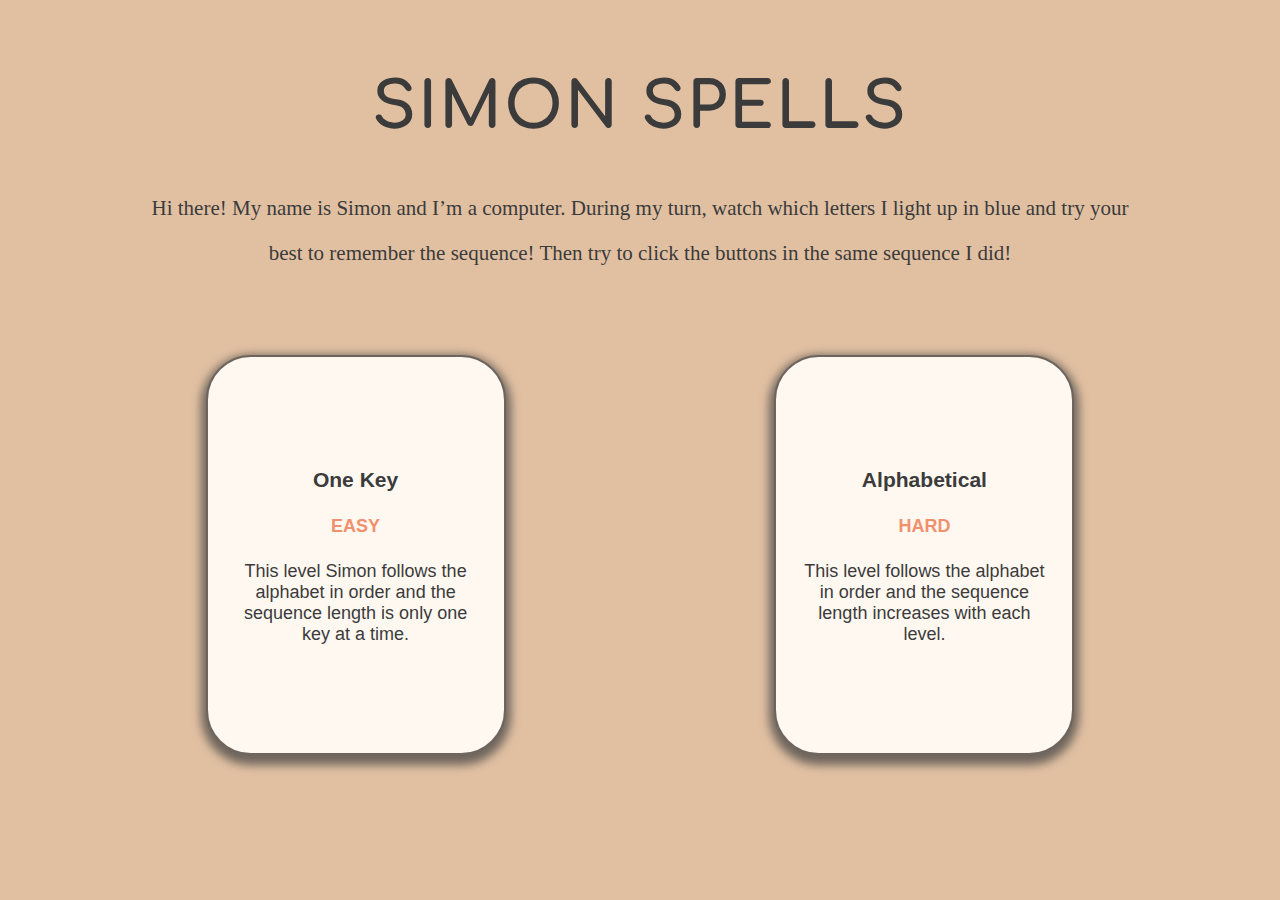
==== commit ffeaf846: "version 2.0 completed" ====
--- a/index.html
+++ b/index.html
@@ -12,7 +12,7 @@
 <body>
     <main>
         <h1 class="title --xl-large">Simon Spells</h1>
-        <h4 id="simon-intro">Hi there! My name is Simon and I’m a computer. During my turn, watch which letters I light up in <span style="text-transform: uppercase; font-weight: 700; color:hsl(219, 47%, 60%)">blue</span> and try your best to remember the sequence! Then click the buttons in the same sequence I did!</h4>
+        <p id="simon-intro">Hi there! My name is Simon and I’m a computer. During my turn, watch which letters I light up in blue and try your best to remember the sequence! Then try to click the buttons in the same sequence I did!</p>
 
         <div class="version-row">
         <a href="/one-key.html" class="btn--action" style="text-decoration: none;">
@@ -24,14 +24,12 @@
             </div>
         </div>
         </a>
-        <a href="/alphabetical.html" class="btn--action" style="    text-decoration: none;">
+        <a href="/alphabetical.html" class="btn--action" style="text-decoration: none;">
             <div class ="version-boxes" id="alphabetical-box">
                 <div class ="version-textbox" id="alphabetical-textbox">
-                        <div>
-                            <h3>Alphabetical</h3>
-                            <h4 class="difficulty">Hard</h4>
-                            <p>This level follows the alphabet in order and the sequence length increases with each level.</p>
-                        </div>
+                    <h3>Alphabetical</h3>
+                    <h4 class="difficulty">Hard</h4>
+                    <p>This level follows the alphabet in order and the sequence length increases with each level.</p>
                 </div>
             </div>
         </a>
--- a/style.css
+++ b/style.css
@@ -2,6 +2,9 @@
     color:#3B3B3B;
     background-color:#E1C0A2;
 }
+
+/* Intro/Index Page */
+/* Simon Header and Game Description */
 h1{
     color: #3B3B3B;
     font-family: 'Comfortaa', cursive;
@@ -11,20 +14,6 @@
     text-transform: uppercase;
     margin-top: 8vh;
 }
-/* .screen {
-    border: 2rem solid #3B3B3B;
-    max-width:1000px ;
-    padding: 3rem;
-    border-radius: 20px;
-    background-color: #FAFAFA;
-} */
-/* 
-h2{
-    color: #3B3B3B;
-    font-size: 2rem;
-    text-align: center;
-    margin: 5px;
-} */
 
 #simon-intro {
     max-width: 80%;
@@ -37,6 +26,7 @@
     font-size: 21px;
 }
 
+/* Version Boxes */
 .version-row {
     display: flex;
     justify-content: space-around;
@@ -53,29 +43,21 @@
     align-items: center;
     justify-content: center;
     margin: 0.2em;
-    box-sizing: border-box;
     box-shadow: 0 5px 10px 5px #6E655D;
     background-color: #FFF8F1;
     border-radius: 45px;
     border: 2px solid #6E655D;
     cursor: pointer;
     color: #3B3B3B;
-    font-weight: bold;
     padding: 10px;
-    text-decoration: none;
-}
+}
+
 .version-textbox {
     width: 250px;
     color: #3B3B3B;
     font-family: Helvetica;
     font-size: 18px;
-    letter-spacing: 0;
-    text-align: center;
-    text-decoration: none;
-    margin: 5vh auto;
-    display: flex;
-    flex-direction: column;
-    align-items: center;
+    text-align: center;
 }
 
 .difficulty {
@@ -87,15 +69,15 @@
     transform: translateY(5px);
 }
 
+/* Game Keyboard*/
 /*Back Button*/
 .back-btn {
     text-align: center;
     display: flex;
     justify-content:center;
     align-items: center;
-    margin: 0 35%;
     height: 50px;
-    width: 90px;
+    width: 80px;
     background-color: #B284FE;
     box-shadow: 0 7px 0 0 #946dd3;
     border-radius: 10px;
@@ -103,8 +85,7 @@
     font-size: 1rem;
     font-weight: 700;
     text-transform: uppercase;
-    font-family: Arial, Helvetica, sans-serif;
-    text-align: center;
+    font-family: Helvetica, sans-serif;
 }
 
 .reset-start-btns {
@@ -269,49 +250,28 @@
 body {
     color:#3B3B3B;
     background-color:#E1C0A2;
-            }
+}
+
 h1{
     color: #3B3B3B;
     font-family: 'Comfortaa', cursive;
-    font-size: 4rem;
+    font-size: 1.5rem;
     letter-spacing: 2px;
     text-align: center;
     text-transform: uppercase;
-    margin-top: 8vh;
-}
-h1{
-    color: #3B3B3B;
-    font-family: 'Comfortaa', cursive;
-    font-size: 4rem;
-    letter-spacing: 2px;
-    text-align: center;
-    text-transform: uppercase;
-    margin-top: 8vh;
-}
-/* .screen {
-    border: 2rem solid #3B3B3B;
-    max-width:1000px ;
-    padding: 3rem;
-    border-radius: 20px;
-    background-color: #FAFAFA;
-} */
-/* 
-h2{
-    color: #3B3B3B;
-    font-size: 2rem;
-    text-align: center;
-    margin: 5px;
-} */
+    margin-top: 5vh;
+    margin-bottom: 3vh;
+}
 
 #simon-intro {
     max-width: 80%;
-    margin-bottom: 8vh;
+    margin-bottom: 3vh;
     margin-top: 0vh;
     margin-right: 10%;
     margin-left: 10%;
     line-height: 5vh;
     text-align: center;
-    font-size: 21px;
+    font-size: 15px;
 }
 
 .version-row {
@@ -322,34 +282,31 @@
 
 .version-boxes {
     box-sizing: border-box;
-    height: 400px;
-    width: 300px;
+    height: 150px;
+    width: 200px;
     font-family: Helvetica, sans-serif;
     font-size: 4vh;
     display: flex;
     align-items: center;
     justify-content: center;
-    margin: 0.2em;
-    box-sizing: border-box;
+    margin: 10vh;
     box-shadow: 0 5px 10px 5px #6E655D;
     background-color: #FFF8F1;
     border-radius: 45px;
     border: 2px solid #6E655D;
     cursor: pointer;
     color: #3B3B3B;
-    font-weight: bold;
     padding: 10px;
+}
+
+.version-textbox {
+    color: #3B3B3B;
+    font-family: Helvetica;
+    font-size: 13px;
+    letter-spacing: 0;
+    text-align: center;
     text-decoration: none;
-}
-.version-textbox {
-    width: 250px;
-    color: #3B3B3B;
-    font-family: Helvetica;
-    font-size: 18px;
-    letter-spacing: 0;
-    text-align: center;
-    text-decoration: none;
-    margin: 5vh auto;
+    margin: 3vh auto;
     display: flex;
     flex-direction: column;
     align-items: center;
@@ -357,6 +314,7 @@
 
 .difficulty {
     text-transform: uppercase;
+    margin: 0;
     color:#F0906D;
 }
   
@@ -364,6 +322,7 @@
     transform: translateY(5px);
 }
 
+/* Game Keyboard */
 /*Back Button*/
 .back-btn {
     text-align: center;
@@ -371,8 +330,8 @@
     justify-content:center;
     align-items: center;
     margin: 3vh;
-    height: 10vh;
-    width: 20vh;
+    height: 8vh;
+    width: 15vh;
     background-color: #B284FE;
     box-shadow: 0 7px 0 0 #946dd3;
     border-radius: 10px;
@@ -405,8 +364,6 @@
 }
 
 #start-btn {
-    width: 4px;
-    height: 4px;;
     font-family: Helvetica, sans-serif;
     text-transform: uppercase;
     background-color: #7BD65E;
@@ -423,7 +380,7 @@
     color: #000;
     transition: all .5s ease 0s; 
     border: 1px solid #934545;
-    box-shadow: 0 7px #934545;
+    box-shadow: 0 5px #934545;
 }
 
 .btn--action:active{
@@ -485,12 +442,14 @@
     padding: 5vh;
     border-radius: 20px;
 }
+
 .row1 {
     margin: 2% 0% 0% 0%;
     display: flex;
     align-items: center;
     justify-content: center;
 }
+
 .row2 {
     margin-top: 2%;
     margin-left: auto;
@@ -499,6 +458,7 @@
     align-items: center;
     justify-content: center;
 }
+
 .row3{
     display: flex;
     margin-top: 2%;
@@ -528,5 +488,4 @@
     padding: 10px;
     text-decoration: none;
 }
-
 }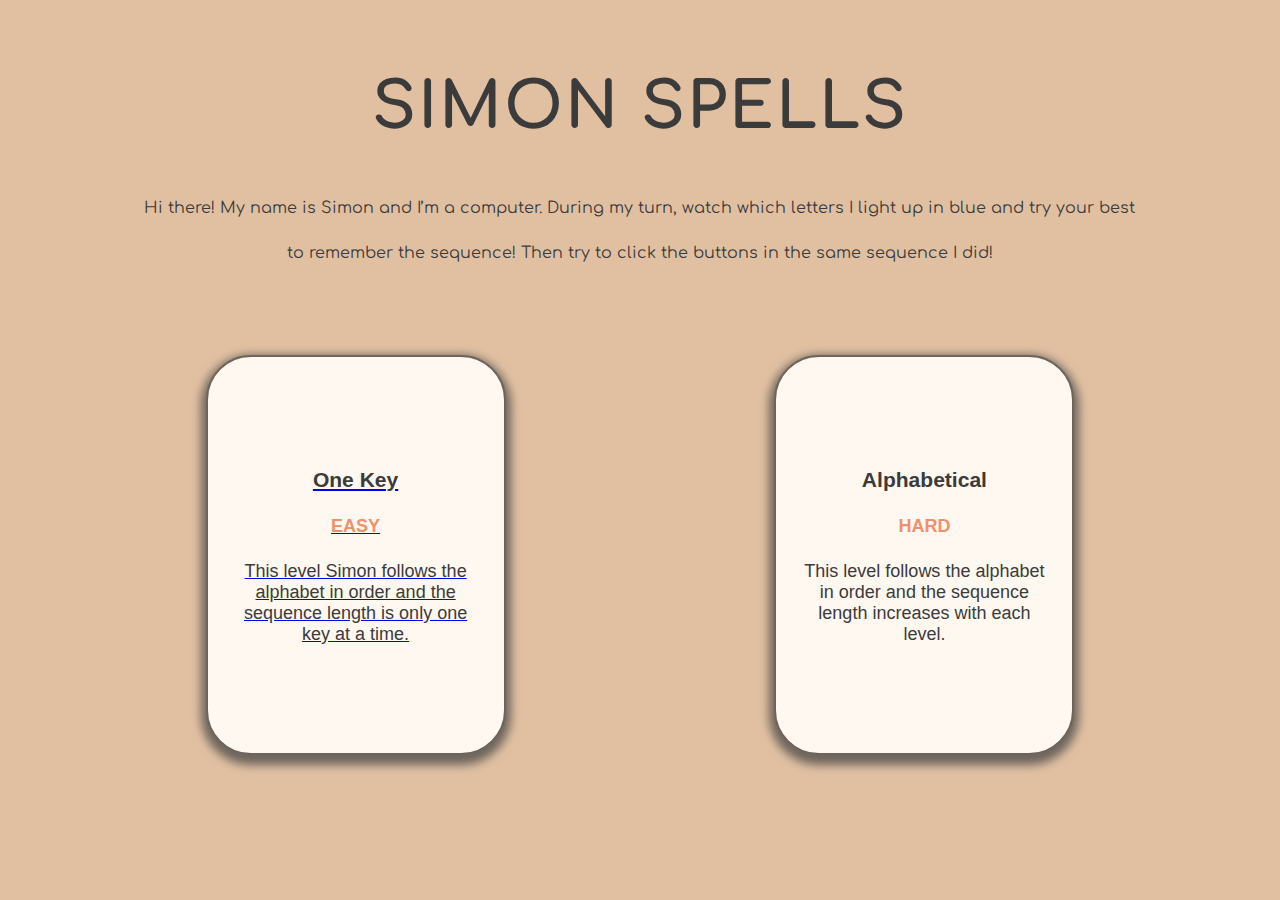
==== commit 371b9c4d: "stuff" ====
--- a/index.html
+++ b/index.html
@@ -15,7 +15,8 @@
         <p id="simon-intro">Hi there! My name is Simon and I’m a computer. During my turn, watch which letters I light up in blue and try your best to remember the sequence! Then try to click the buttons in the same sequence I did!</p>
 
         <div class="version-row">
-        <a href="/one-key.html" class="btn--action" style="text-decoration: none;">
+            <a href="one-key.html" onclick="window.open('one-key.html', '_self');">
+        <!-- <a href="/one-key.html" class="btn--action" style="text-decoration: none;"> -->
         <div class ="version-boxes" id="one-key-box">
             <div class ="version-textbox" id="one-key-textbox">
                 <h3>One Key</h3>
--- a/style.css
+++ b/style.css
@@ -7,7 +7,7 @@
 /* Simon Header and Game Description */
 h1{
     color: #3B3B3B;
-    font-family: 'Comfortaa', cursive;
+    font-family: 'Comfortaa', sans-serif;
     font-size: 4rem;
     letter-spacing: 2px;
     text-align: center;
@@ -24,6 +24,8 @@
     line-height: 5vh;
     text-align: center;
     font-size: 21px;
+    font-family: 'Comfortaa', sans-serif;
+    font-size: 1rem;
 }
 
 /* Version Boxes */
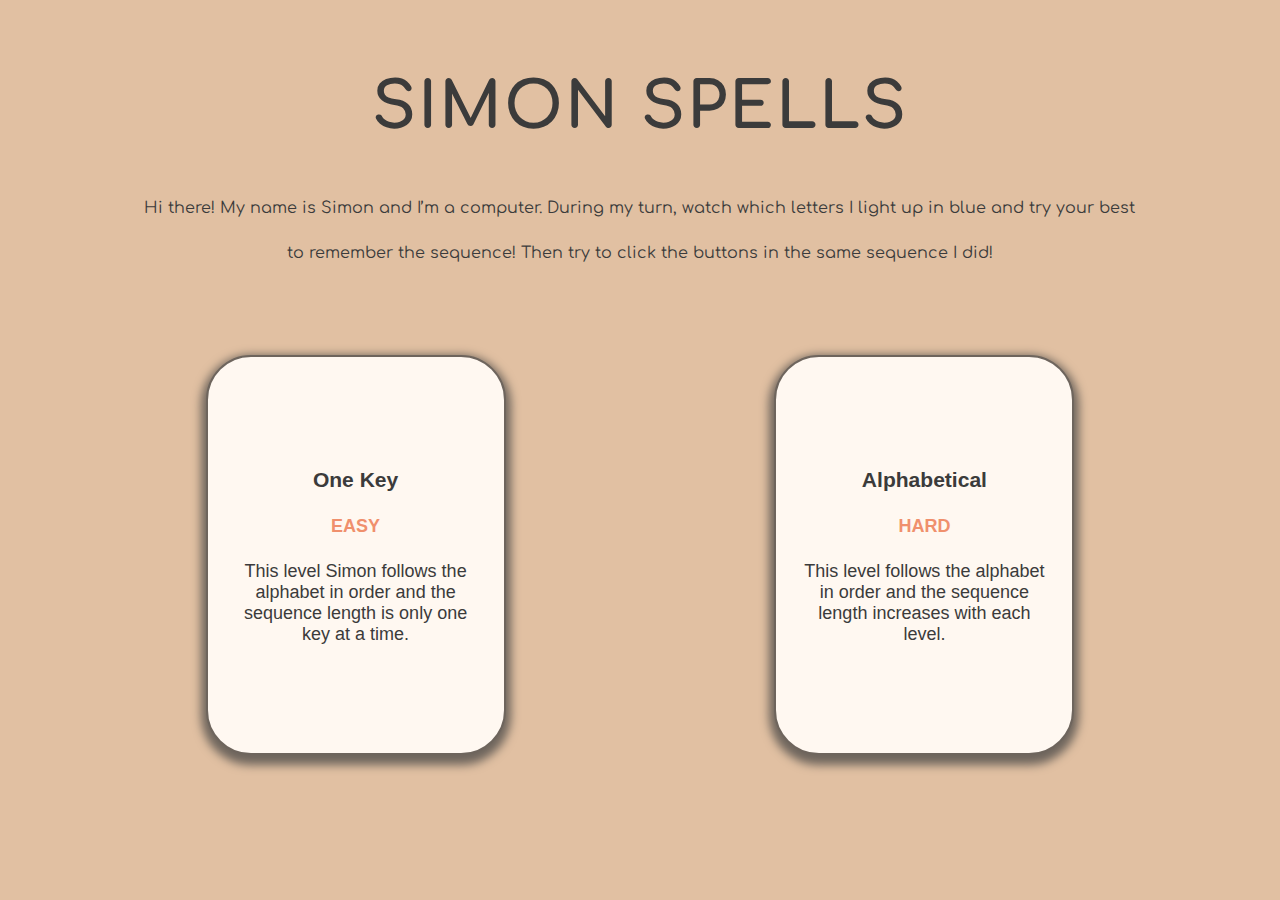
==== commit b6173218: "stuff" ====
--- a/index.html
+++ b/index.html
@@ -15,8 +15,8 @@
         <p id="simon-intro">Hi there! My name is Simon and I’m a computer. During my turn, watch which letters I light up in blue and try your best to remember the sequence! Then try to click the buttons in the same sequence I did!</p>
 
         <div class="version-row">
-            <a href="one-key.html" onclick="window.open('one-key.html', '_self');">
-        <!-- <a href="/one-key.html" class="btn--action" style="text-decoration: none;"> -->
+            <!-- <a href=".Simon-Spells/one-key.html" onclick="window.open('one-key.html', '_self');"> -->
+        <a href="/Simon-Spells/one-key.html" class="btn--action" style="text-decoration: none;">
         <div class ="version-boxes" id="one-key-box">
             <div class ="version-textbox" id="one-key-textbox">
                 <h3>One Key</h3>
